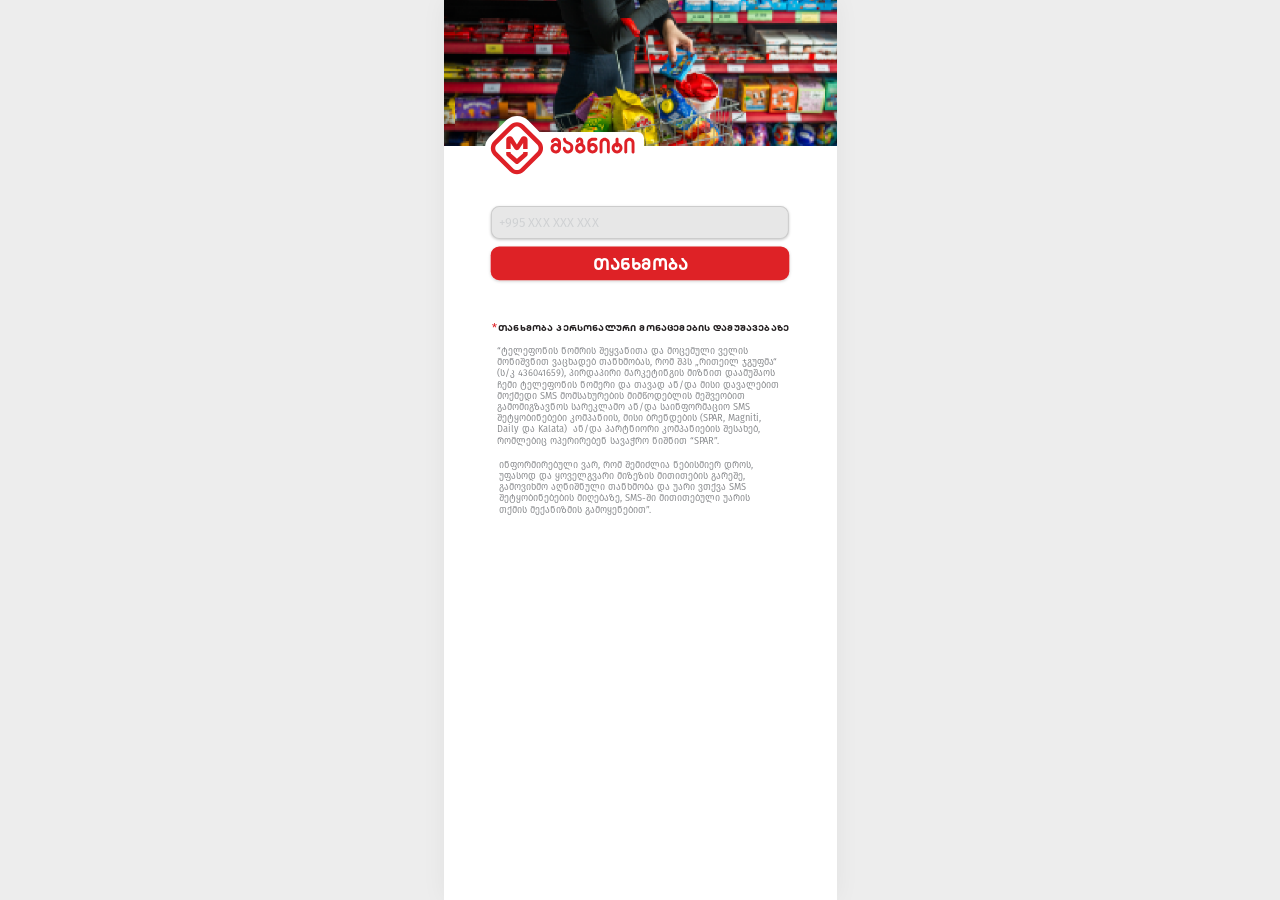
==== index.html @ 1e85ce3f "Build Magniti mobile consent page" ====
<!doctype html>
<html lang="ka">
  <head>
    <meta charset="UTF-8" />
    <meta name="viewport" content="width=device-width, initial-scale=1.0" />
    <meta name="theme-color" content="#e21e2a" />
    <title>მაგნიტი | SMS თანხმობა</title>
    <link rel="stylesheet" href="styles.css" />
  </head>
  <body>
    <main class="page-shell">
      <section class="hero" aria-label="მაგნიტი">
        <div class="hero-crop" aria-hidden="true">
          <img class="hero-image" src="Magniti/SVG/Asset 1.png" alt="" />
        </div>
        <a class="brand" href="/" aria-label="მაგნიტი, მთავარი გვერდი">
          <img src="Magniti/SVG/logo.svg" alt="მაგნიტი" />
        </a>
      </section>

      <section class="signup-panel" aria-labelledby="signup-title">
        <div class="form-wrap">
          <form id="signup-form" novalidate>
            <div class="phone-field">
              <input id="phone" name="phone" type="tel" inputmode="numeric" autocomplete="tel" placeholder="+995 XXX XXX XXX" maxlength="16" aria-describedby="phone-error" required />
            </div>
            <p class="field-error" id="phone-error" role="alert"></p>
            <button class="submit-button" type="submit">თანხმობა</button>
            <div class="consent-copy" id="signup-title">
              <svg class="consent-art" viewBox="0 0 898.37 601.98" aria-hidden="true" focusable="false">
                <text class="legal-body" transform="translate(14.72 93.37)"><tspan x="0" y="0">“ტელეფონის ნომრის შეყვანითა და მოცემული ველის </tspan><tspan x="0" y="33.59">მონიშვნით ვაცხადებ თანხმობას, რომ შპს „რითეილ ჯგუფმა“ </tspan><tspan x="0" y="67.17">(ს/კ 436041659), პირდაპირი მარკეტინგის მიზნით დაამუშაოს </tspan><tspan x="0" y="100.76">ჩემი ტელეფონის ნომერი და თავად ან/და მისი დავალებით </tspan><tspan x="0" y="134.35">მოქმედი SMS მომსახურების მიმწოდებლის მეშვეობით </tspan><tspan x="0" y="167.93">გამომიგზავნოს სარეკლამო ან/და საინფორმაციო SMS </tspan><tspan x="0" y="201.52">შეტყობინებები კომპანიის, მისი ბრენდების (SPAR, Magniti, </tspan><tspan x="0" y="235.11" xml:space="preserve">Daily და Kalata)  ან/და პარტნიორი კომპანიების შესახებ, </tspan><tspan x="0" y="268.7">რომლებიც ოპერირებენ სავაჭრო ნიშნით “SPAR”. </tspan></text>
                <text class="legal-heading" transform="translate(18.31 24.02) scale(1.05 1)"><tspan x="0" y="0">თანხმობა პერსონალური მონაცემების დამუშავებაზე</tspan></text>
                <path class="legal-star" d="M14.72,5.96l-5.41,1.62,3.39,4.3-2.11,1.49-3.26-4.43-3.3,4.47-2.02-1.53,3.35-4.3L0,5.96l.78-2.32,5.32,1.75-.05-5.39h2.57l-.09,5.39,5.36-1.75.83,2.32Z" />
                <text class="legal-body" transform="translate(20.52 434.48)"><tspan x="0" y="0">ინფორმირებული ვარ, რომ შემიძლია ნებისმიერ დროს, </tspan><tspan x="0" y="33.59">უფასოდ და ყოველგვარი მიზეზის მითითების გარეშე, </tspan><tspan x="0" y="67.17">გამოვიხმო აღნიშნული თანხმობა და უარი ვთქვა SMS </tspan><tspan x="0" y="100.76">შეტყობინებების მიღებაზე, SMS-ში მითითებული უარის </tspan><tspan x="0" y="134.35">თქმის მექანიზმის გამოყენებით”.</tspan></text>
              </svg>
              <div class="sr-only">
                <h2>თანხმობა პერსონალური მონაცემების დამუშავებაზე</h2>
                <p>ტელეფონის ნომრის შეყვანით ვაცხადებ თანხმობას პერსონალური მონაცემების პირდაპირი მარკეტინგის მიზნით დამუშავებაზე და საინფორმაციო SMS შეტყობინებების მიღებაზე.</p>
              </div>
            </div>
          </form>
          <div class="success-state" id="success-state" hidden>
            <div class="success-icon">✓</div>
            <h2>მადლობა!</h2>
            <p>შენი ნომერი წარმატებით დაემატა. კარგი ამბები მალე შენამდე მოვა.</p>
            <button type="button" class="reset-button" id="reset-form">სხვა ნომრის დამატება</button>
          </div>
        </div>
      </section>
      <footer id="terms">© 2026 მაგნიტი · შენი ყოველდღიური არჩევანი</footer>
    </main>
    <script src="script.js"></script>
  </body>
</html>
---- styles.css ----
@font-face {
  font-family: "FiraGO Book";
  src: url("Magniti/SVG/New folder/FiraGO-Book.otf") format("opentype");
  font-style: normal;
  font-weight: 400;
  font-display: swap;
}

@font-face {
  font-family: "Archi";
  src: url("archi_mt_test3-Bold.otf") format("opentype");
  font-style: normal;
  font-weight: 700;
  font-display: swap;
}

:root {
  --red: #de2127;
  --ink: #231f20;
  --muted: #848689;
}

* {
  box-sizing: border-box;
}

html {
  min-width: 280px;
  background: #ededed;
}

body {
  min-width: 280px;
  min-height: 100vh;
  margin: 0;
  color: var(--ink);
  background: #ededed;
  font-family: "FiraGO Book", "FiraGO", sans-serif;
}

button,
input {
  font: inherit;
}

.page-shell {
  position: relative;
  width: min(100%, 393px);
  min-height: 100vh;
  margin: 0 auto;
  overflow: hidden;
  background: #fff;
  box-shadow: 0 0 24px rgba(0, 0, 0, 0.05);
}

.hero {
  position: relative;
  z-index: 1;
  width: 100%;
  aspect-ratio: 1179 / 439;
}

.hero-crop {
  position: absolute;
  inset: 0;
  overflow: hidden;
}

.hero-image {
  position: absolute;
  top: -14.64%;
  left: -0.549%;
  display: block;
  width: 101.306%;
  max-width: none;
  height: auto;
}

.brand {
  position: absolute;
  z-index: 2;
  top: 79.46%;
  left: 10.613%;
  display: block;
  width: 40.432%;
}

.brand img {
  display: block;
  width: 100%;
  height: auto;
}

.signup-panel {
  position: relative;
  width: 100%;
  aspect-ratio: 1179 / 2117;
  background: #fff;
}

.form-wrap,
#signup-form {
  position: absolute;
  inset: 0;
}

.phone-field {
  position: absolute;
  top: 8.401%;
  left: 50%;
  width: 75.903%;
  height: 4.693%;
  transform: translateX(-50%);
  overflow: hidden;
  border: 1px solid #cccccc;
  border-radius: 2.843% / 25.6%;
  background: #e7e7e7;
  box-shadow: 0 1px 3px rgba(0, 0, 0, 0.22);
}

.phone-field:focus-within {
  border-color: #a9a9a9;
  box-shadow: 0 1px 3px rgba(0, 0, 0, 0.22), 0 0 0 1px rgba(222, 33, 39, 0.14);
}

input[type="tel"] {
  width: 100%;
  height: 100%;
  padding: 0 2.3%;
  border: 0;
  outline: 0;
  color: #5f6062;
  background: transparent;
  font-family: "FiraGO Book", "FiraGO", sans-serif;
  font-size: clamp(11px, 3.297vw, 12.96px);
  line-height: 1;
  letter-spacing: 0.01em;
}

input::placeholder {
  color: #cfd1d3;
  opacity: 1;
}

.submit-button {
  position: absolute;
  top: 13.605%;
  left: 50%;
  width: 78.796%;
  height: 6.283%;
  margin: 0;
  padding: 0 0 0.3%;
  transform: translateX(-50%);
  border: 0;
  outline: 0;
  color: #fff;
  background: transparent url("Magniti/SVG/button.svg") center / 100% 100% no-repeat;
  font-family: "Archi", "FiraGO", sans-serif;
  font-size: clamp(13px, 4.07vw, 16px);
  font-weight: 700;
  line-height: 1;
  cursor: pointer;
}

.submit-button:focus-visible {
  border-radius: 10px;
  box-shadow: 0 0 0 2px #fff, 0 0 0 4px var(--red);
}

.submit-button:active {
  transform: translateX(-50%) translateY(1px);
}

.field-error {
  position: absolute;
  top: 20.2%;
  left: 11.96%;
  width: 76.08%;
  margin: 0;
  color: var(--red);
  font-size: clamp(7px, 2.04vw, 8px);
  line-height: 1.25;
}

.field-error:empty {
  display: none;
}

.consent-copy {
  position: absolute;
  top: 25.019%;
  left: 12.326%;
  width: 76.198%;
  margin: 0;
}

.consent-art {
  display: block;
  width: 100%;
  height: auto;
  overflow: visible;
}

.legal-heading {
  fill: var(--ink);
  font-family: "Archi", sans-serif;
  font-size: 25.88px;
  font-weight: 700;
}

.legal-body {
  fill: var(--muted);
  font-family: "FiraGO Book", "FiraGO", sans-serif;
  font-size: 28px;
  font-weight: 400;
}

.legal-star {
  fill: var(--red);
}

.sr-only {
  position: absolute;
  width: 1px;
  height: 1px;
  padding: 0;
  margin: -1px;
  overflow: hidden;
  clip: rect(0, 0, 0, 0);
  white-space: nowrap;
  border: 0;
}

.success-state {
  position: absolute;
  top: 10%;
  left: 11.96%;
  width: 76.08%;
  color: var(--ink);
  text-align: center;
}

.success-state[hidden],
#signup-form[hidden] {
  display: none;
}

.success-icon {
  display: grid;
  width: 42px;
  height: 42px;
  margin: 0 auto 12px;
  place-items: center;
  border-radius: 50%;
  color: #fff;
  background: var(--red);
  font-family: sans-serif;
  font-size: 22px;
}

.success-state h2 {
  margin: 0 0 8px;
  font-family: "Archi", "FiraGO", sans-serif;
  font-size: 22px;
}

.success-state p {
  margin: 0;
  color: var(--muted);
  font-size: 12px;
  line-height: 1.45;
}

.reset-button {
  margin-top: 18px;
  padding: 10px 16px;
  border: 0;
  border-radius: 9px;
  color: #fff;
  background: var(--red);
  font-family: "Archi", "FiraGO", sans-serif;
  cursor: pointer;
}

footer {
  display: none;
}

@media (max-width: 320px) {
  input[type="tel"] {
    font-size: 8px;
  }

  .submit-button {
    font-size: 13px;
  }
}

@media (prefers-reduced-motion: reduce) {
  * {
    scroll-behavior: auto !important;
  }
}
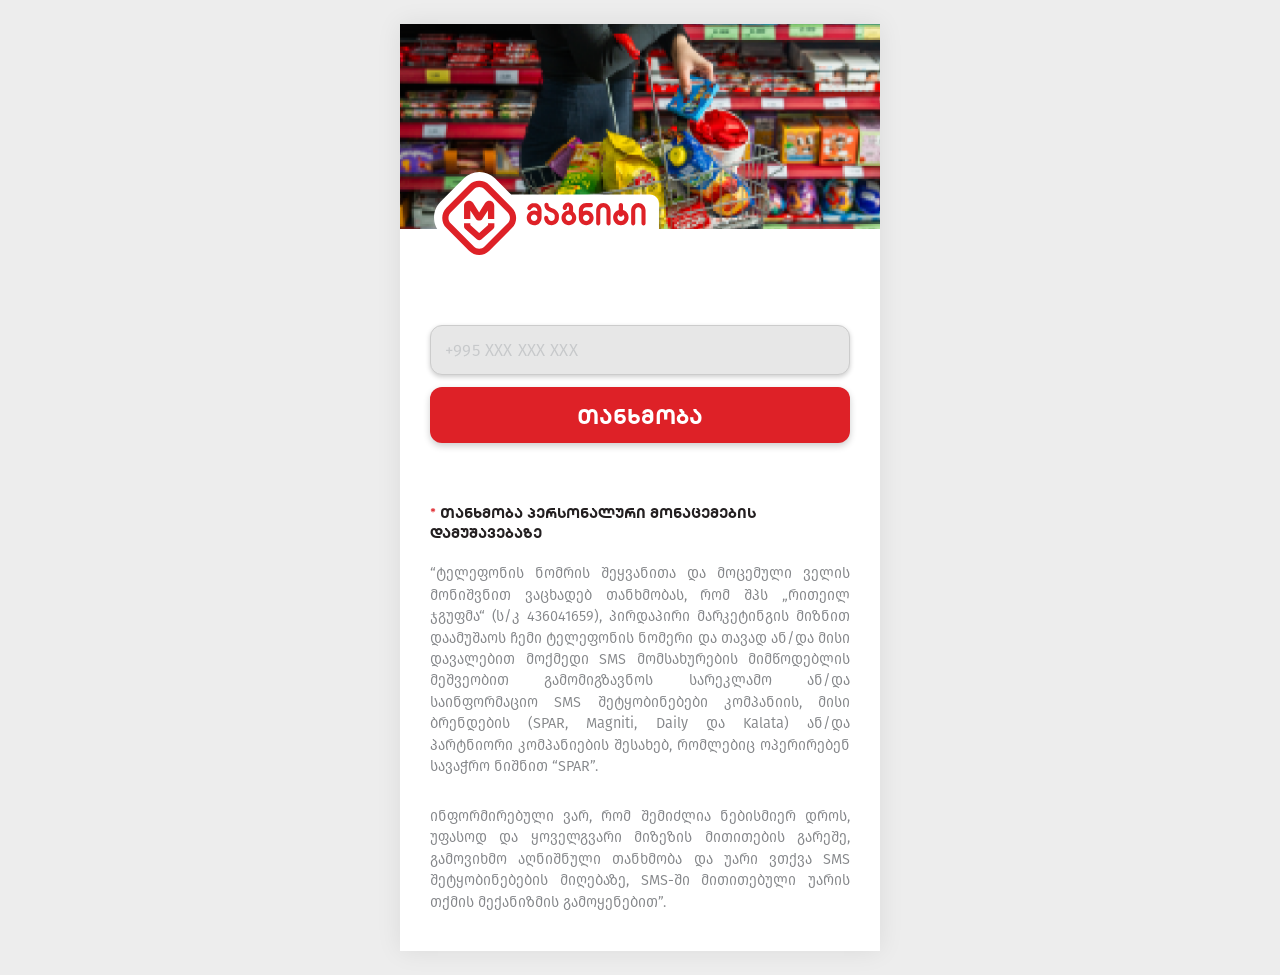
==== commit f47ed5ed: "Improve mobile scale and responsive spacing" ====
--- a/index.html
+++ b/index.html
@@ -26,17 +26,10 @@
             </div>
             <p class="field-error" id="phone-error" role="alert"></p>
             <button class="submit-button" type="submit">თანხმობა</button>
-            <div class="consent-copy" id="signup-title">
-              <svg class="consent-art" viewBox="0 0 898.37 601.98" aria-hidden="true" focusable="false">
-                <text class="legal-body" transform="translate(14.72 93.37)"><tspan x="0" y="0">“ტელეფონის ნომრის შეყვანითა და მოცემული ველის </tspan><tspan x="0" y="33.59">მონიშვნით ვაცხადებ თანხმობას, რომ შპს „რითეილ ჯგუფმა“ </tspan><tspan x="0" y="67.17">(ს/კ 436041659), პირდაპირი მარკეტინგის მიზნით დაამუშაოს </tspan><tspan x="0" y="100.76">ჩემი ტელეფონის ნომერი და თავად ან/და მისი დავალებით </tspan><tspan x="0" y="134.35">მოქმედი SMS მომსახურების მიმწოდებლის მეშვეობით </tspan><tspan x="0" y="167.93">გამომიგზავნოს სარეკლამო ან/და საინფორმაციო SMS </tspan><tspan x="0" y="201.52">შეტყობინებები კომპანიის, მისი ბრენდების (SPAR, Magniti, </tspan><tspan x="0" y="235.11" xml:space="preserve">Daily და Kalata)  ან/და პარტნიორი კომპანიების შესახებ, </tspan><tspan x="0" y="268.7">რომლებიც ოპერირებენ სავაჭრო ნიშნით “SPAR”. </tspan></text>
-                <text class="legal-heading" transform="translate(18.31 24.02) scale(1.05 1)"><tspan x="0" y="0">თანხმობა პერსონალური მონაცემების დამუშავებაზე</tspan></text>
-                <path class="legal-star" d="M14.72,5.96l-5.41,1.62,3.39,4.3-2.11,1.49-3.26-4.43-3.3,4.47-2.02-1.53,3.35-4.3L0,5.96l.78-2.32,5.32,1.75-.05-5.39h2.57l-.09,5.39,5.36-1.75.83,2.32Z" />
-                <text class="legal-body" transform="translate(20.52 434.48)"><tspan x="0" y="0">ინფორმირებული ვარ, რომ შემიძლია ნებისმიერ დროს, </tspan><tspan x="0" y="33.59">უფასოდ და ყოველგვარი მიზეზის მითითების გარეშე, </tspan><tspan x="0" y="67.17">გამოვიხმო აღნიშნული თანხმობა და უარი ვთქვა SMS </tspan><tspan x="0" y="100.76">შეტყობინებების მიღებაზე, SMS-ში მითითებული უარის </tspan><tspan x="0" y="134.35">თქმის მექანიზმის გამოყენებით”.</tspan></text>
-              </svg>
-              <div class="sr-only">
-                <h2>თანხმობა პერსონალური მონაცემების დამუშავებაზე</h2>
-                <p>ტელეფონის ნომრის შეყვანით ვაცხადებ თანხმობას პერსონალური მონაცემების პირდაპირი მარკეტინგის მიზნით დამუშავებაზე და საინფორმაციო SMS შეტყობინებების მიღებაზე.</p>
-              </div>
+            <div class="consent-copy">
+              <h2 id="signup-title"><span aria-hidden="true">*</span> თანხმობა პერსონალური მონაცემების დამუშავებაზე</h2>
+              <p>“ტელეფონის ნომრის შეყვანითა და მოცემული ველის მონიშვნით ვაცხადებ თანხმობას, რომ შპს „რითეილ ჯგუფმა“ (ს/კ 436041659), პირდაპირი მარკეტინგის მიზნით დაამუშაოს ჩემი ტელეფონის ნომერი და თავად ან/და მისი დავალებით მოქმედი SMS მომსახურების მიმწოდებლის მეშვეობით გამომიგზავნოს სარეკლამო ან/და საინფორმაციო SMS შეტყობინებები კომპანიის, მისი ბრენდების (SPAR, Magniti, Daily და Kalata) ან/და პარტნიორი კომპანიების შესახებ, რომლებიც ოპერირებენ სავაჭრო ნიშნით “SPAR”.</p>
+              <p>ინფორმირებული ვარ, რომ შემიძლია ნებისმიერ დროს, უფასოდ და ყოველგვარი მიზეზის მითითების გარეშე, გამოვიხმო აღნიშნული თანხმობა და უარი ვთქვა SMS შეტყობინებების მიღებაზე, SMS-ში მითითებული უარის თქმის მექანიზმის გამოყენებით”.</p>
             </div>
           </form>
           <div class="success-state" id="success-state" hidden>
--- a/styles.css
+++ b/styles.css
@@ -26,7 +26,7 @@
 
 html {
   min-width: 280px;
-  background: #ededed;
+  background: #fff;
 }
 
 body {
@@ -34,7 +34,7 @@
   min-height: 100vh;
   margin: 0;
   color: var(--ink);
-  background: #ededed;
+  background: #fff;
   font-family: "FiraGO Book", "FiraGO", sans-serif;
 }
 
@@ -45,19 +45,17 @@
 
 .page-shell {
   position: relative;
-  width: min(100%, 393px);
-  min-height: 100vh;
+  width: min(100%, 480px);
   margin: 0 auto;
   overflow: hidden;
   background: #fff;
-  box-shadow: 0 0 24px rgba(0, 0, 0, 0.05);
 }
 
 .hero {
   position: relative;
   z-index: 1;
   width: 100%;
-  aspect-ratio: 1179 / 439;
+  height: clamp(165px, 45.8vw, 205px);
 }
 
 .hero-crop {
@@ -68,10 +66,10 @@
 
 .hero-image {
   position: absolute;
-  top: -14.64%;
-  left: -0.549%;
+  top: -22%;
+  left: -7.5%;
   display: block;
-  width: 101.306%;
+  width: 115%;
   max-width: none;
   height: auto;
 }
@@ -79,10 +77,10 @@
 .brand {
   position: absolute;
   z-index: 2;
-  top: 79.46%;
-  left: 10.613%;
+  top: 72%;
+  left: 7%;
   display: block;
-  width: 40.432%;
+  width: 47%;
 }
 
 .brand img {
@@ -94,148 +92,120 @@
 .signup-panel {
   position: relative;
   width: 100%;
-  aspect-ratio: 1179 / 2117;
+  padding: clamp(76px, 20vw, 96px) clamp(20px, 6.2vw, 30px) clamp(28px, 7vw, 38px);
   background: #fff;
 }
 
 .form-wrap,
 #signup-form {
-  position: absolute;
-  inset: 0;
+  position: relative;
+  width: 100%;
 }
 
 .phone-field {
-  position: absolute;
-  top: 8.401%;
-  left: 50%;
-  width: 75.903%;
-  height: 4.693%;
-  transform: translateX(-50%);
+  width: 100%;
+  height: clamp(44px, 11.7vw, 50px);
   overflow: hidden;
-  border: 1px solid #cccccc;
-  border-radius: 2.843% / 25.6%;
+  border: 1px solid #ccc;
+  border-radius: 12px;
   background: #e7e7e7;
-  box-shadow: 0 1px 3px rgba(0, 0, 0, 0.22);
+  box-shadow: 0 2px 5px rgba(0, 0, 0, 0.2);
 }
 
 .phone-field:focus-within {
   border-color: #a9a9a9;
-  box-shadow: 0 1px 3px rgba(0, 0, 0, 0.22), 0 0 0 1px rgba(222, 33, 39, 0.14);
+  box-shadow: 0 2px 5px rgba(0, 0, 0, 0.2), 0 0 0 2px rgba(222, 33, 39, 0.13);
 }
 
 input[type="tel"] {
   width: 100%;
   height: 100%;
-  padding: 0 2.3%;
+  padding: 0 14px;
   border: 0;
   outline: 0;
   color: #5f6062;
   background: transparent;
   font-family: "FiraGO Book", "FiraGO", sans-serif;
-  font-size: clamp(11px, 3.297vw, 12.96px);
+  font-size: clamp(14px, 3.8vw, 17px);
   line-height: 1;
   letter-spacing: 0.01em;
 }
 
 input::placeholder {
-  color: #cfd1d3;
+  color: #c7c9cb;
   opacity: 1;
 }
 
+.field-error {
+  margin: 7px 2px 0;
+  color: var(--red);
+  font-size: clamp(10px, 2.8vw, 12px);
+  line-height: 1.3;
+}
+
+.field-error:empty {
+  display: none;
+}
+
 .submit-button {
-  position: absolute;
-  top: 13.605%;
-  left: 50%;
-  width: 78.796%;
-  height: 6.283%;
-  margin: 0;
-  padding: 0 0 0.3%;
-  transform: translateX(-50%);
+  width: 100%;
+  height: clamp(48px, 13vw, 56px);
+  margin: 12px 0 0;
+  padding: 1px 20px 0;
   border: 0;
+  border-radius: 12px;
   outline: 0;
   color: #fff;
-  background: transparent url("Magniti/SVG/button.svg") center / 100% 100% no-repeat;
-  font-family: "Archi", "FiraGO", sans-serif;
-  font-size: clamp(13px, 4.07vw, 16px);
+  background: var(--red);
+  box-shadow: 0 3px 7px rgba(0, 0, 0, 0.2);
+  font-family: "Archi", "FiraGO", sans-serif;
+  font-size: clamp(17px, 4.7vw, 21px);
   font-weight: 700;
   line-height: 1;
   cursor: pointer;
 }
 
 .submit-button:focus-visible {
-  border-radius: 10px;
   box-shadow: 0 0 0 2px #fff, 0 0 0 4px var(--red);
 }
 
 .submit-button:active {
-  transform: translateX(-50%) translateY(1px);
-}
-
-.field-error {
-  position: absolute;
-  top: 20.2%;
-  left: 11.96%;
-  width: 76.08%;
-  margin: 0;
+  transform: translateY(1px);
+}
+
+.consent-copy {
+  width: 100%;
+  margin-top: clamp(46px, 12.5vw, 60px);
+}
+
+.consent-copy h2 {
+  margin: 0 0 clamp(16px, 4.5vw, 21px);
+  font-family: "Archi", "FiraGO", sans-serif;
+  font-size: clamp(12px, 3.25vw, 14px);
+  font-weight: 700;
+  line-height: 1.4;
+}
+
+.consent-copy h2 span {
   color: var(--red);
-  font-size: clamp(7px, 2.04vw, 8px);
-  line-height: 1.25;
-}
-
-.field-error:empty {
-  display: none;
-}
-
-.consent-copy {
-  position: absolute;
-  top: 25.019%;
-  left: 12.326%;
-  width: 76.198%;
-  margin: 0;
-}
-
-.consent-art {
-  display: block;
-  width: 100%;
-  height: auto;
-  overflow: visible;
-}
-
-.legal-heading {
-  fill: var(--ink);
-  font-family: "Archi", sans-serif;
-  font-size: 25.88px;
-  font-weight: 700;
-}
-
-.legal-body {
-  fill: var(--muted);
-  font-family: "FiraGO Book", "FiraGO", sans-serif;
-  font-size: 28px;
-  font-weight: 400;
-}
-
-.legal-star {
-  fill: var(--red);
-}
-
-.sr-only {
-  position: absolute;
-  width: 1px;
-  height: 1px;
-  padding: 0;
-  margin: -1px;
-  overflow: hidden;
-  clip: rect(0, 0, 0, 0);
-  white-space: nowrap;
-  border: 0;
+}
+
+.consent-copy p {
+  margin: 0 0 clamp(22px, 6vw, 28px);
+  color: var(--muted);
+  font-size: clamp(12.5px, 3.42vw, 14.5px);
+  line-height: 1.48;
+  text-align: justify;
+  text-justify: inter-word;
+}
+
+.consent-copy p:last-child {
+  margin-bottom: 0;
 }
 
 .success-state {
-  position: absolute;
-  top: 10%;
-  left: 11.96%;
-  width: 76.08%;
+  width: 100%;
+  padding: 10px 0 34px;
   color: var(--ink);
   text-align: center;
 }
@@ -247,35 +217,36 @@
 
 .success-icon {
   display: grid;
-  width: 42px;
-  height: 42px;
-  margin: 0 auto 12px;
+  width: 54px;
+  height: 54px;
+  margin: 0 auto 16px;
   place-items: center;
   border-radius: 50%;
   color: #fff;
   background: var(--red);
   font-family: sans-serif;
-  font-size: 22px;
+  font-size: 28px;
 }
 
 .success-state h2 {
-  margin: 0 0 8px;
-  font-family: "Archi", "FiraGO", sans-serif;
-  font-size: 22px;
+  margin: 0 0 10px;
+  font-family: "Archi", "FiraGO", sans-serif;
+  font-size: 26px;
 }
 
 .success-state p {
-  margin: 0;
+  max-width: 330px;
+  margin: 0 auto;
   color: var(--muted);
-  font-size: 12px;
-  line-height: 1.45;
+  font-size: 14px;
+  line-height: 1.5;
 }
 
 .reset-button {
-  margin-top: 18px;
-  padding: 10px 16px;
+  margin-top: 22px;
+  padding: 12px 18px;
   border: 0;
-  border-radius: 9px;
+  border-radius: 10px;
   color: #fff;
   background: var(--red);
   font-family: "Archi", "FiraGO", sans-serif;
@@ -286,13 +257,33 @@
   display: none;
 }
 
-@media (max-width: 320px) {
-  input[type="tel"] {
-    font-size: 8px;
-  }
-
-  .submit-button {
-    font-size: 13px;
+@media (max-width: 340px) {
+  .signup-panel {
+    padding-right: 16px;
+    padding-left: 16px;
+  }
+
+  .consent-copy h2 {
+    font-size: 11.5px;
+  }
+
+  .consent-copy p {
+    font-size: 12.2px;
+  }
+}
+
+@media (min-width: 520px) {
+  html,
+  body {
+    background: #ededed;
+  }
+
+  body {
+    padding: 24px 0;
+  }
+
+  .page-shell {
+    box-shadow: 0 0 24px rgba(0, 0, 0, 0.08);
   }
 }
 
